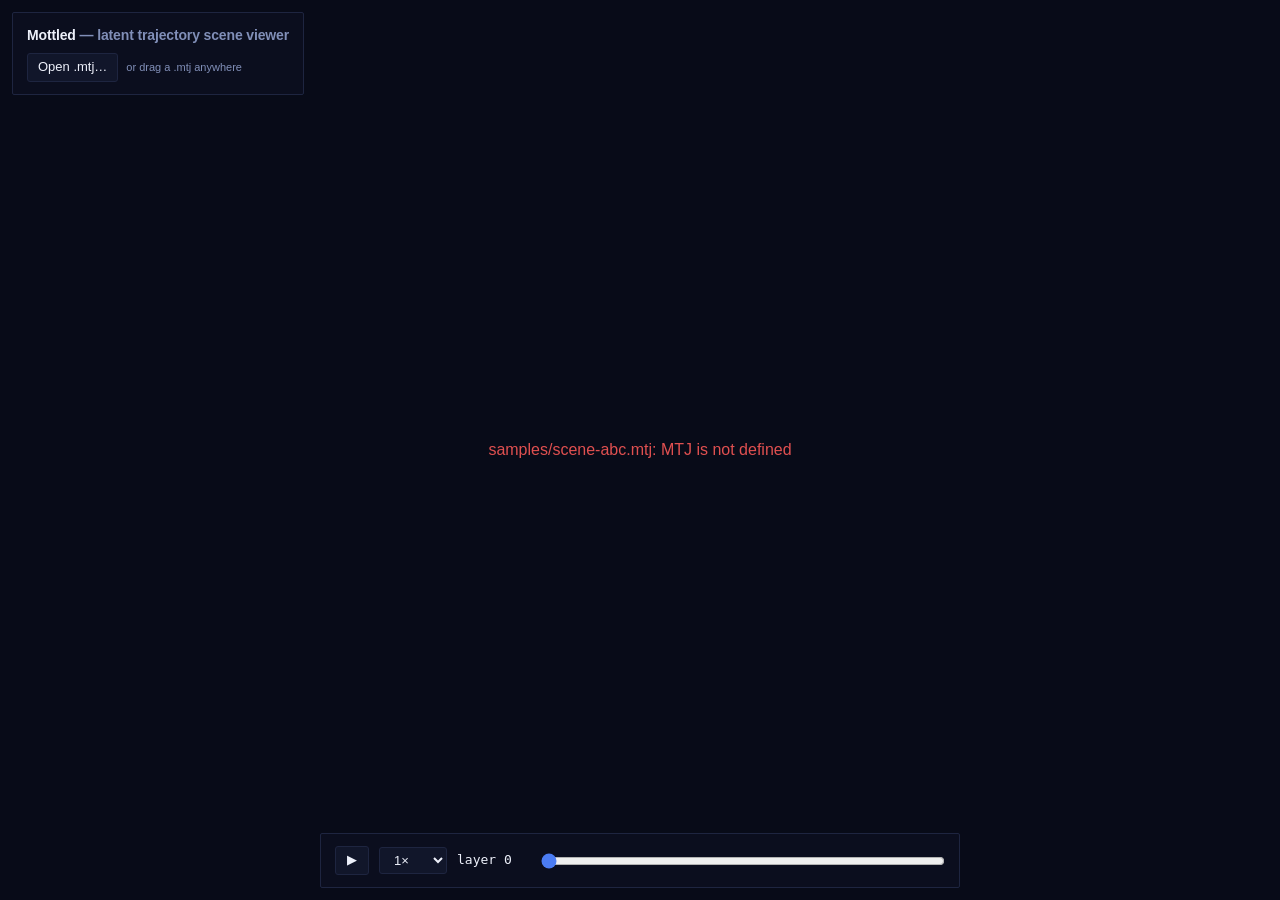
==== viewer/index.html @ 70187043 "Restyle all surfaces to the Incision design language One design language across the Plotly renderer," ====
<!DOCTYPE html>
<html lang="en">
<head>
<meta charset="utf-8">
<meta name="viewport" content="width=device-width, initial-scale=1">
<title>Mottled — scene viewer</title>
<link rel="icon" href="data:image/svg+xml,%3Csvg xmlns='http://www.w3.org/2000/svg' viewBox='0 0 16 16'%3E%3Ccircle cx='8' cy='8' r='7' fill='%234B7CF3'/%3E%3C/svg%3E">
<link rel="stylesheet" href="style.css">
</head>
<body>
<canvas id="gl"></canvas>

<div id="hud-top">
  <div id="title">Mottled <span class="dim">— latent trajectory scene viewer</span></div>
  <div id="meta" class="dim"></div>
  <div id="loadrow">
    <button id="openBtn">Open .mtj…</button>
    <input id="fileInput" type="file" accept=".mtj" hidden>
    <span class="dim hint">or drag a .mtj anywhere</span>
  </div>
</div>

<div id="runs-panel" hidden>
  <div class="panel-head">runs</div>
  <div id="runs-list"></div>
  <div id="comparisons"></div>
  <label id="attn-row" hidden><input type="checkbox" id="attnToggle"> attention flow</label>
</div>

<div id="info-panel" hidden></div>

<div id="hud-bottom" hidden>
  <button id="playBtn">&#9654;</button>
  <select id="speedSel" title="playback speed">
    <option value="1">0.5×</option>
    <option value="2" selected>1×</option>
    <option value="4">2×</option>
  </select>
  <span id="layerLabel" class="mono">layer 0</span>
  <input id="layerSlider" type="range" min="0" max="12" step="0.01" value="0">
</div>

<div id="overlay" class="center-msg">
  <div id="overlay-msg">drop a <span class="mono">.mtj</span> scene file to explore</div>
</div>
<div id="drop-shade" hidden><div class="center-msg">drop to load</div></div>

<script src="mtj.js"></script>
<script src="main.js"></script>
</body>
</html>
---- viewer/style.css ----
/* Incision design language: dark navy void, one precision-blue accent,
   1px borders, near-sharp corners, mono for data values.  Fonts fall back
   to system faces — the viewer makes no network fetches. */
:root {
  --color-base: #080B18;
  --color-surface-0: #0C1020;
  --color-surface-1: #11162A;
  --color-panel: rgba(12, 16, 32, 0.92);
  --color-border: #1E2540;
  --color-border-strong: #283050;
  --color-fg-1: #EDF0FA;
  --color-fg-2: #818FB8;
  --color-accent: #4B7CF3;
  --color-accent-subtle: rgba(75, 124, 243, 0.08);
  --color-loss: #E05050;
  --radius-xs: 2px;
  --radius-sm: 3px;
  --ease-precision: cubic-bezier(0.16, 1, 0.3, 1);
}
* { box-sizing: border-box; margin: 0; padding: 0; }
html, body { height: 100%; overflow: hidden; background: var(--color-base);
  color: var(--color-fg-1);
  font: 13px/1.45 "DM Sans", -apple-system, "Segoe UI", Roboto, Helvetica, Arial, sans-serif; }
.mono { font-family: "JetBrains Mono", ui-monospace, "SF Mono", Menlo, Consolas, monospace; }
.dim { color: var(--color-fg-2); }

#gl { position: fixed; inset: 0; width: 100%; height: 100%; display: block; }

#hud-top, #runs-panel, #info-panel, #hud-bottom {
  position: fixed; background: var(--color-panel);
  border: 1px solid var(--color-border);
  border-radius: var(--radius-xs); padding: 12px 14px;
}
#hud-top { top: 12px; left: 12px; max-width: 380px; }
#title { font-size: 14px; font-weight: 600; letter-spacing: -0.01em; }
#meta { margin: 3px 0 8px; font-size: 12px; white-space: pre-line; }
#loadrow { display: flex; align-items: center; gap: 8px; }
.hint { font-size: 11px; }

button, select {
  background: var(--color-surface-1); color: var(--color-fg-1);
  border: 1px solid var(--color-border);
  border-radius: var(--radius-sm); padding: 4px 10px; font: inherit; cursor: pointer;
  transition: border-color 100ms var(--ease-precision),
              background-color 100ms var(--ease-precision);
}
button:hover, select:hover { border-color: var(--color-accent); }
button:active { transform: translateY(1px); }

#runs-panel { top: 12px; right: 12px; min-width: 220px; max-width: 320px; }
.panel-head { font-size: 11px; text-transform: uppercase; letter-spacing: 0.08em;
  color: var(--color-fg-2); margin-bottom: 6px; }
#runs-list label { display: block; margin: 3px 0; cursor: pointer; }
#runs-list input { accent-color: var(--color-accent); }
#runs-list .swatch { display: inline-block; width: 9px; height: 9px;
  border-radius: var(--radius-xs); margin: 0 6px 0 4px; vertical-align: baseline; }
#runs-list .prompt { color: var(--color-fg-2); font-size: 11px; margin-left: 26px;
  display: block; overflow: hidden; text-overflow: ellipsis; white-space: nowrap;
  max-width: 270px; }
#comparisons { margin-top: 8px; font-size: 11px; color: var(--color-fg-2); }
#comparisons table { border-collapse: collapse; width: 100%;
  font-family: "JetBrains Mono", ui-monospace, Menlo, Consolas, monospace; }
#comparisons td, #comparisons th { padding: 1px 6px 1px 0; text-align: left;
  font-weight: normal; }
#comparisons th { color: var(--color-fg-2); font-family: "DM Sans", -apple-system,
  sans-serif; text-transform: uppercase; letter-spacing: 0.06em; font-size: 10px; }
#attn-row { display: block; margin-top: 10px; border-top: 1px solid var(--color-border);
  padding-top: 8px; cursor: pointer; }
#attn-row input { accent-color: var(--color-accent); }

#info-panel { left: 12px; bottom: 64px; min-width: 200px; max-width: 300px;
  font-size: 12px; pointer-events: none; }
#info-panel .ip-title { font-weight: 600; margin-bottom: 3px; }
#info-panel .topk { margin-top: 5px; font-family: "JetBrains Mono", ui-monospace,
  Menlo, Consolas, monospace; font-size: 11px; }
#info-panel .topk .bar { display: inline-block; height: 7px;
  background: var(--color-accent); border-radius: var(--radius-xs);
  margin-right: 6px; vertical-align: middle; }

#hud-bottom { left: 50%; bottom: 12px; transform: translateX(-50%);
  display: flex; align-items: center; gap: 10px; width: min(640px, 90vw); }
#layerSlider { flex: 1; accent-color: var(--color-accent); }
#layerLabel { white-space: nowrap; min-width: 74px; }
#playBtn { width: 34px; }

.center-msg { position: fixed; inset: 0; display: flex; align-items: center;
  justify-content: center; font-size: 16px; color: var(--color-fg-2);
  text-align: center; padding: 0 20vw; }
#overlay { pointer-events: none; }
#overlay.error #overlay-msg { color: var(--color-loss); }
#drop-shade { position: fixed; inset: 0; background: var(--color-accent-subtle);
  border: 1px dashed var(--color-accent); z-index: 10; pointer-events: none; }

@media (prefers-reduced-motion: reduce) {
  button, select { transition: none; }
}
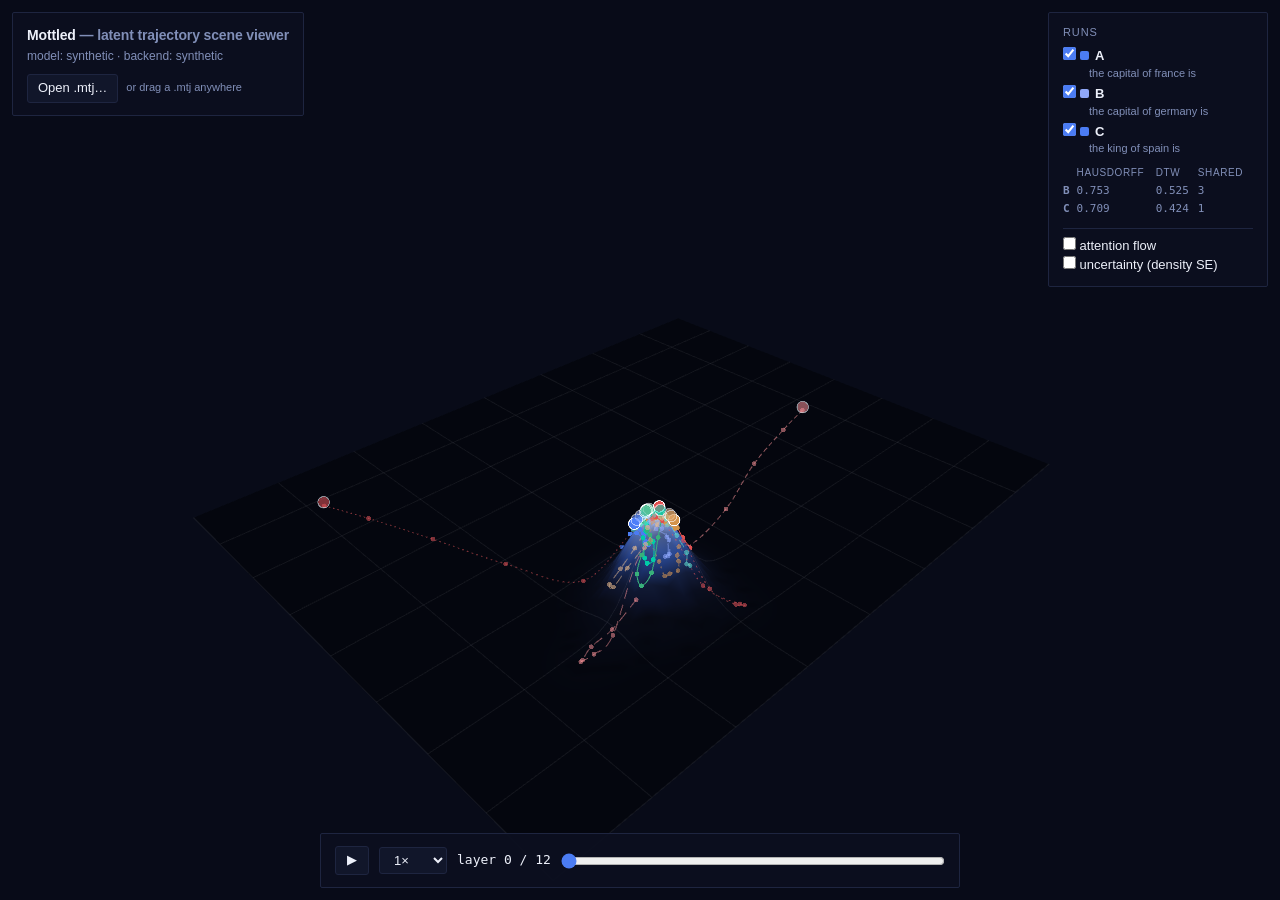
==== commit 7a4bd963: "Add uncertainty visualization: projection distortion + density confidence The 2-D scene is a lossy v" ====
--- a/viewer/index.html
+++ b/viewer/index.html
@@ -18,6 +18,14 @@
     <input id="fileInput" type="file" accept=".mtj" hidden>
     <span class="dim hint">or drag a .mtj anywhere</span>
   </div>
+  <div id="capture-row" hidden>
+    <textarea id="capturePrompts" rows="2"
+      placeholder="one prompt per line"></textarea>
+    <div id="capture-actions">
+      <button id="captureBtn">Capture</button>
+      <span id="captureModel" class="dim hint mono"></span>
+    </div>
+  </div>
 </div>
 
 <div id="runs-panel" hidden>
@@ -25,6 +33,7 @@
   <div id="runs-list"></div>
   <div id="comparisons"></div>
   <label id="attn-row" hidden><input type="checkbox" id="attnToggle"> attention flow</label>
+  <label id="uncertainty-row" hidden><input type="checkbox" id="uncertaintyToggle"> uncertainty (density SE)</label>
 </div>
 
 <div id="info-panel" hidden></div>
--- a/viewer/style.css
+++ b/viewer/style.css
@@ -47,6 +47,14 @@
 button:hover, select:hover { border-color: var(--color-accent); }
 button:active { transform: translateY(1px); }
 
+#capture-row { margin-top: 10px; border-top: 1px solid var(--color-border);
+  padding-top: 8px; }
+#capture-row textarea { width: 100%; resize: vertical; background: var(--color-surface-1);
+  color: var(--color-fg-1); border: 1px solid var(--color-border);
+  border-radius: var(--radius-sm); padding: 5px 8px; font: inherit; }
+#capture-row textarea:focus { outline: none; border-color: var(--color-accent); }
+#capture-actions { display: flex; align-items: center; gap: 8px; margin-top: 6px; }
+
 #runs-panel { top: 12px; right: 12px; min-width: 220px; max-width: 320px; }
 .panel-head { font-size: 11px; text-transform: uppercase; letter-spacing: 0.08em;
   color: var(--color-fg-2); margin-bottom: 6px; }
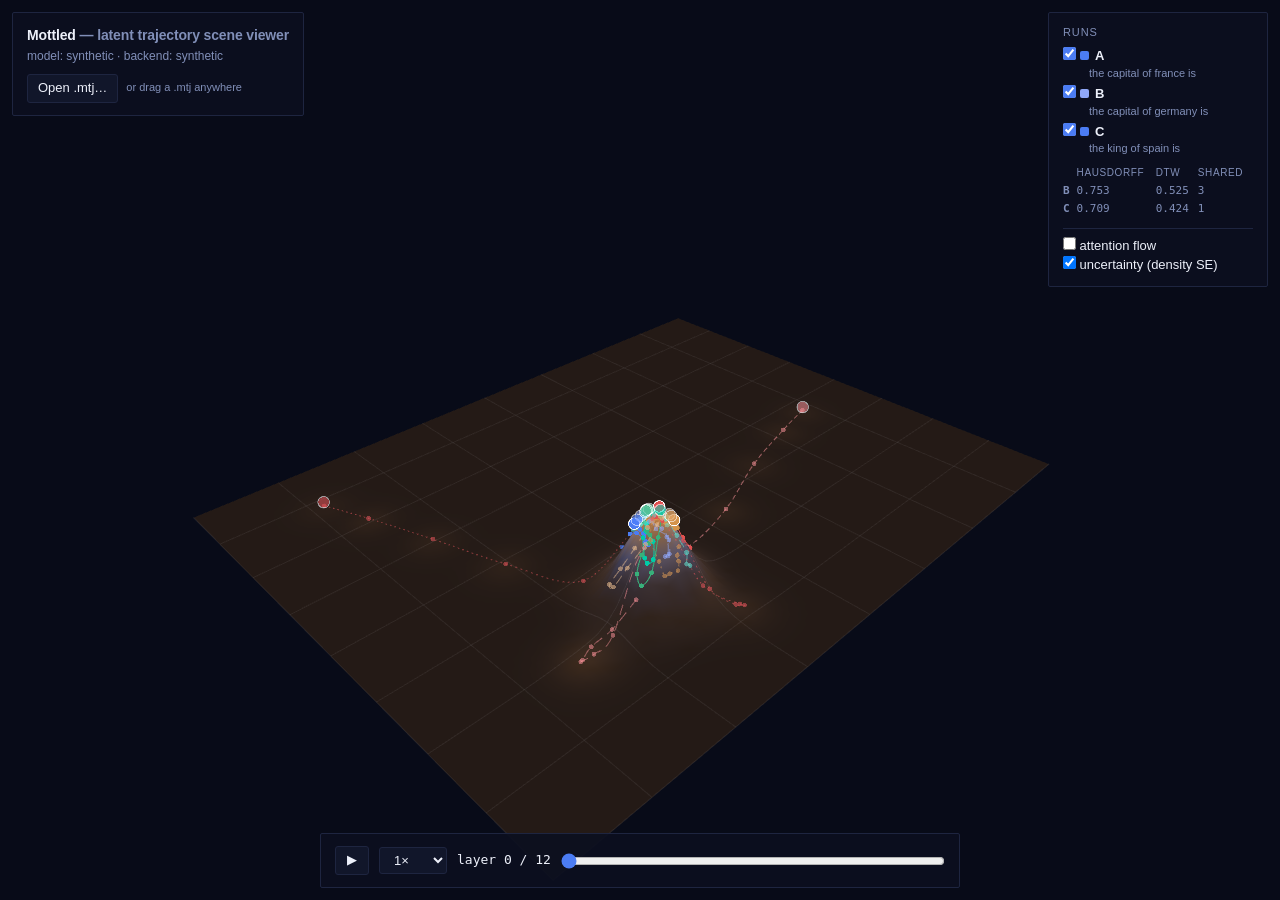
==== commit 2c823933: "Viewer picks by camera ray against the BVH; click-to-pin updatePick now unprojects the cursor to a w" ====
--- a/viewer/index.html
+++ b/viewer/index.html
@@ -55,6 +55,7 @@
 <div id="drop-shade" hidden><div class="center-msg">drop to load</div></div>
 
 <script src="mtj.js"></script>
+<script src="bvh.js"></script>
 <script src="main.js"></script>
 </body>
 </html>
--- a/viewer/style.css
+++ b/viewer/style.css
@@ -65,6 +65,13 @@
 #runs-list .prompt { color: var(--color-fg-2); font-size: 11px; margin-left: 26px;
   display: block; overflow: hidden; text-overflow: ellipsis; white-space: nowrap;
   max-width: 270px; }
+#runs-list .gen-summary { color: var(--color-fg-2); font-size: 11px; margin-left: 26px;
+  display: block; overflow: hidden; text-overflow: ellipsis; white-space: nowrap;
+  max-width: 270px; }
+#runs-list .gen-summary .mono { color: var(--color-fg-1); }
+#runs-list .feat-summary { color: var(--color-fg-2); font-size: 11px; margin-left: 26px;
+  display: block; overflow: hidden; text-overflow: ellipsis; white-space: nowrap;
+  max-width: 270px; }
 #comparisons { margin-top: 8px; font-size: 11px; color: var(--color-fg-2); }
 #comparisons table { border-collapse: collapse; width: 100%;
   font-family: "JetBrains Mono", ui-monospace, Menlo, Consolas, monospace; }
@@ -84,6 +91,13 @@
 #info-panel .topk .bar { display: inline-block; height: 7px;
   background: var(--color-accent); border-radius: var(--radius-xs);
   margin-right: 6px; vertical-align: middle; }
+/* a clicked reading is pinned: the panel holds until Escape or a click on
+   empty space, and says so in the accent that marks live state */
+#info-panel.pinned { border-color: var(--color-accent); }
+#info-panel .ip-pin { margin-top: 6px; padding-top: 5px;
+  border-top: 1px solid var(--color-border); color: var(--color-accent);
+  font-size: 10px; text-transform: uppercase; letter-spacing: 0.08em;
+  font-family: "JetBrains Mono", ui-monospace, Menlo, Consolas, monospace; }
 
 #hud-bottom { left: 50%; bottom: 12px; transform: translateX(-50%);
   display: flex; align-items: center; gap: 10px; width: min(640px, 90vw); }
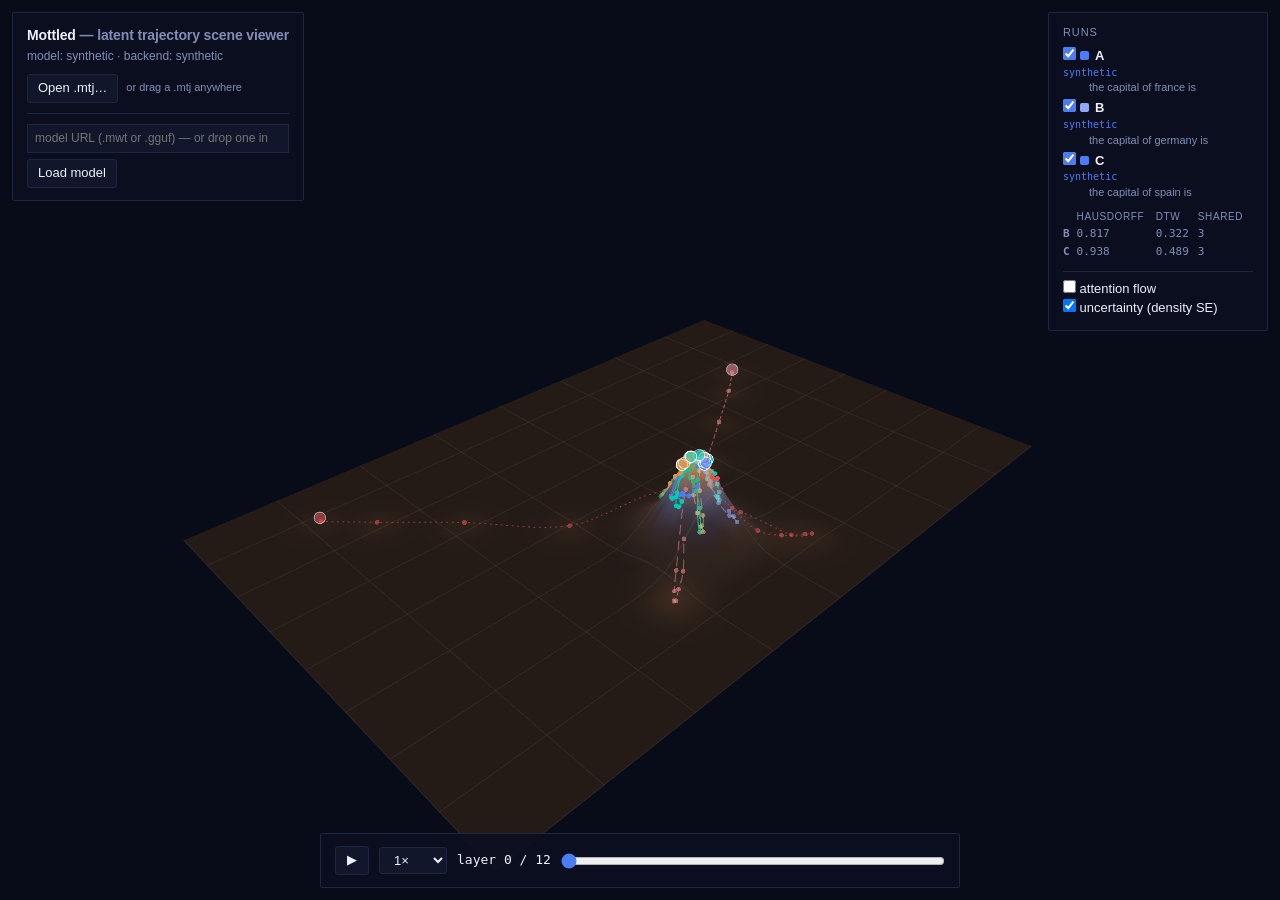
==== commit 00f41537: "Close the loop: a typed prompt becomes a scene in the page The last gap. viewer/tokenizer.js is byte" ====
--- a/viewer/index.html
+++ b/viewer/index.html
@@ -17,6 +17,14 @@
     <button id="openBtn">Open .mtj…</button>
     <input id="fileInput" type="file" accept=".mtj" hidden>
     <span class="dim hint">or drag a .mtj anywhere</span>
+  </div>
+  <div id="model-row">
+    <input id="modelUrl" type="text" spellcheck="false"
+      placeholder="model URL (.mwt or .gguf) — or drop one in">
+    <div id="model-actions">
+      <button id="modelBtn">Load model</button>
+      <span id="modelStatus" class="dim hint mono"></span>
+    </div>
   </div>
   <div id="capture-row" hidden>
     <textarea id="capturePrompts" rows="2"
@@ -56,6 +64,13 @@
 
 <script src="mtj.js"></script>
 <script src="bvh.js"></script>
+<script src="scene.js"></script>
+<script src="model.js"></script>
+<script src="tokenizer.js"></script>
+<script src="weights.js"></script>
+<script src="gguf.js"></script>
+<script src="ops-webgpu.js"></script>
+<script src="capture.js"></script>
 <script src="main.js"></script>
 </body>
 </html>
--- a/viewer/style.css
+++ b/viewer/style.css
@@ -13,6 +13,7 @@
   --color-accent: #4B7CF3;
   --color-accent-subtle: rgba(75, 124, 243, 0.08);
   --color-loss: #E05050;
+  --color-live: #00CCA8;
   --radius-xs: 2px;
   --radius-sm: 3px;
   --ease-precision: cubic-bezier(0.16, 1, 0.3, 1);
@@ -54,6 +55,15 @@
   border-radius: var(--radius-sm); padding: 5px 8px; font: inherit; }
 #capture-row textarea:focus { outline: none; border-color: var(--color-accent); }
 #capture-actions { display: flex; align-items: center; gap: 8px; margin-top: 6px; }
+#model-row { margin-top: 10px; border-top: 1px solid var(--color-border);
+             padding-top: 10px; }
+#model-row input { width: 100%; background: var(--color-surface-1);
+                   color: var(--color-text); border: 1px solid var(--color-border);
+                   padding: 5px 7px; font: inherit; font-size: 12px; }
+#model-row input:focus { outline: none; border-color: var(--color-accent); }
+#model-actions { display: flex; align-items: center; gap: 8px; margin-top: 6px; }
+#modelStatus { flex: 1; overflow: hidden; text-overflow: ellipsis;
+               white-space: nowrap; }
 
 #runs-panel { top: 12px; right: 12px; min-width: 220px; max-width: 320px; }
 .panel-head { font-size: 11px; text-transform: uppercase; letter-spacing: 0.08em;
@@ -91,6 +101,20 @@
 #info-panel .topk .bar { display: inline-block; height: 7px;
   background: var(--color-accent); border-radius: var(--radius-xs);
   margin-right: 6px; vertical-align: middle; }
+/* nearest vocabulary tokens: same rows as the top-k readout, but the bars
+   carry a cosine, not a probability — a muted accent keeps the two readings
+   apart, and `pre` preserves the leading space a BPE piece may quote with */
+#info-panel .nbrs .bar { background: rgba(75, 124, 243, 0.5); }
+#info-panel .nbrs .mono { white-space: pre; }
+/* attn/MLP split of a block's residual write: one proportional two-part bar
+   (accent = attention, live teal = MLP) over the two percentages */
+#info-panel .resid { margin-top: 5px; font-size: 11px; }
+#info-panel .resid .mono { font-size: 11px; }
+#info-panel .resid-bar { display: flex; height: 7px; margin: 3px 0 2px;
+  border-radius: var(--radius-xs); overflow: hidden;
+  background: var(--color-surface-1); }
+#info-panel .resid-bar .attn { background: var(--color-accent); }
+#info-panel .resid-bar .mlp { background: var(--color-live); }
 /* a clicked reading is pinned: the panel holds until Escape or a click on
    empty space, and says so in the accent that marks live state */
 #info-panel.pinned { border-color: var(--color-accent); }
@@ -116,3 +140,8 @@
 @media (prefers-reduced-motion: reduce) {
   button, select { transition: none; }
 }
+
+/* which model produced a run — the scene-level meta describes run 0 only,
+   so a cross-model scene needs this per run */
+#runs-list .model { display: block; font-size: 10px; color: var(--color-accent);
+  overflow: hidden; text-overflow: ellipsis; white-space: nowrap; }
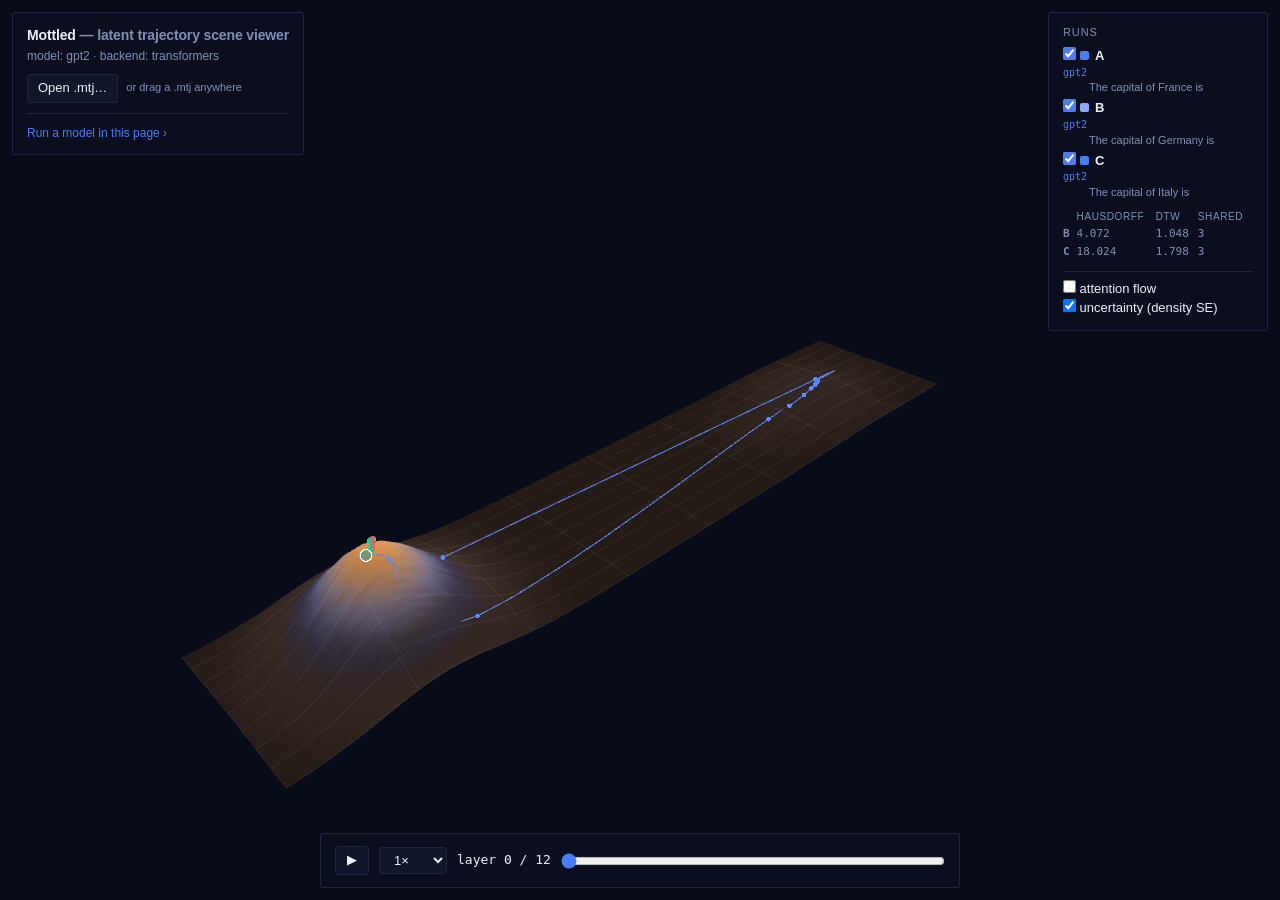
==== commit 867f35d4: "Make the hosted viewer usable: model picker, caching, prompt UX "Paste a URL" is not an interface. T" ====
--- a/viewer/index.html
+++ b/viewer/index.html
@@ -18,20 +18,39 @@
     <input id="fileInput" type="file" accept=".mtj" hidden>
     <span class="dim hint">or drag a .mtj anywhere</span>
   </div>
-  <div id="model-row">
-    <input id="modelUrl" type="text" spellcheck="false"
-      placeholder="model URL (.mwt or .gguf) — or drop one in">
-    <div id="model-actions">
-      <button id="modelBtn">Load model</button>
-      <span id="modelStatus" class="dim hint mono"></span>
-    </div>
-  </div>
-  <div id="capture-row" hidden>
-    <textarea id="capturePrompts" rows="2"
-      placeholder="one prompt per line"></textarea>
-    <div id="capture-actions">
-      <button id="captureBtn">Capture</button>
-      <span id="captureModel" class="dim hint mono"></span>
+  <div id="live">
+    <button id="liveToggle" class="linkish">Run a model in this page &rsaquo;</button>
+
+    <div id="live-panel" hidden>
+      <div class="live-head">
+        <span>model</span>
+        <span id="gpuBadge" class="badge" title="compute backend"></span>
+      </div>
+      <div id="model-list"></div>
+
+      <details id="model-custom">
+        <summary>Load your own</summary>
+        <input id="modelUrl" type="text" spellcheck="false"
+          placeholder="URL to a .gguf or .mwt — or drop the file anywhere">
+        <button id="modelBtn">Load</button>
+      </details>
+
+      <div id="model-progress" hidden>
+        <div class="bar"><div id="model-bar"></div></div>
+        <div id="modelStatus" class="dim hint mono"></div>
+      </div>
+
+      <div id="capture-row" hidden>
+        <div class="live-head"><span>prompt</span>
+          <span id="captureModel" class="dim hint mono"></span></div>
+        <textarea id="capturePrompts" rows="2"
+          placeholder="one prompt per line — two lines compares them"></textarea>
+        <div id="examples"></div>
+        <div id="capture-actions">
+          <button id="captureBtn">Capture</button>
+          <span id="captureHint" class="dim hint"></span>
+        </div>
+      </div>
     </div>
   </div>
 </div>
@@ -64,6 +83,7 @@
 
 <script src="mtj.js"></script>
 <script src="bvh.js"></script>
+<script src="models.js"></script>
 <script src="scene.js"></script>
 <script src="model.js"></script>
 <script src="tokenizer.js"></script>
--- a/viewer/style.css
+++ b/viewer/style.css
@@ -54,16 +54,60 @@
   color: var(--color-fg-1); border: 1px solid var(--color-border);
   border-radius: var(--radius-sm); padding: 5px 8px; font: inherit; }
 #capture-row textarea:focus { outline: none; border-color: var(--color-accent); }
+/* ---- run a model in the page ---------------------------------------- */
+#live { margin-top: 10px; border-top: 1px solid var(--color-border);
+        padding-top: 10px; }
+.linkish { background: none; border: 0; color: var(--color-accent);
+           padding: 0; font: inherit; font-size: 12px; cursor: pointer; }
+.linkish:hover { text-decoration: underline; }
+#live-panel { margin-top: 8px; }
+.live-head { display: flex; justify-content: space-between; align-items: center;
+             font-size: 11px; color: var(--color-fg-2);
+             text-transform: lowercase; letter-spacing: .04em;
+             margin: 10px 0 5px; }
+.badge { font-size: 10px; padding: 1px 6px; border: 1px solid var(--color-border);
+         color: var(--color-fg-2); font-family: "JetBrains Mono", ui-monospace, Menlo, Consolas, monospace; }
+.badge.gpu { color: var(--color-accent); border-color: var(--color-accent); }
+
+/* model cards. Named -card because the viewer already uses `.model` for the
+   per-run model label in the runs panel; sharing the name would style those. */
+.model-card { display: block; width: 100%; text-align: left; cursor: pointer;
+         background: var(--color-surface-1); color: var(--color-fg-1);
+         border: 1px solid var(--color-border); padding: 7px 9px;
+         margin-bottom: 5px; font: inherit; font-size: 12px; }
+.model-card:hover:not(:disabled) { border-color: var(--color-accent); }
+.model-card:disabled { opacity: .5; cursor: default; }
+.model-card.active { border-color: var(--color-accent); }
+.model-card .row1 { display: flex; justify-content: space-between; gap: 8px; }
+.model-card .nm { font-weight: 500; }
+.model-card .sz { font-family: "JetBrains Mono", ui-monospace, Menlo, Consolas, monospace; font-size: 11px;
+             color: var(--color-fg-2); white-space: nowrap; }
+.model-card .row2 { font-size: 11px; color: var(--color-fg-2); margin-top: 2px; }
+.model-card .ready { color: var(--color-accent); }
+
+#model-custom { margin-top: 6px; font-size: 11px; color: var(--color-fg-2); }
+#model-custom summary { cursor: pointer; }
+#model-custom input { width: 100%; margin-top: 5px; background: var(--color-surface-1);
+                      color: var(--color-fg-1); border: 1px solid var(--color-border);
+                      padding: 5px 7px; font: inherit; font-size: 12px; }
+#model-custom input:focus { outline: none; border-color: var(--color-accent); }
+#model-custom button { margin-top: 5px; }
+
+#model-progress { margin-top: 8px; }
+.bar { height: 3px; background: var(--color-surface-0); overflow: hidden; }
+#model-bar { height: 100%; width: 0; background: var(--color-accent);
+             transition: width .2s linear; }
+#modelStatus { margin-top: 5px; overflow: hidden; text-overflow: ellipsis;
+               white-space: nowrap; }
+#modelStatus.err { color: var(--color-loss); white-space: normal; }
+
+#examples { display: flex; flex-wrap: wrap; gap: 5px; margin-top: 6px; }
+.example { background: none; border: 1px solid var(--color-border);
+           color: var(--color-fg-2); padding: 2px 7px; font: inherit;
+           font-size: 11px; cursor: pointer; }
+.example:hover { border-color: var(--color-accent); color: var(--color-fg-1); }
 #capture-actions { display: flex; align-items: center; gap: 8px; margin-top: 6px; }
-#model-row { margin-top: 10px; border-top: 1px solid var(--color-border);
-             padding-top: 10px; }
-#model-row input { width: 100%; background: var(--color-surface-1);
-                   color: var(--color-text); border: 1px solid var(--color-border);
-                   padding: 5px 7px; font: inherit; font-size: 12px; }
-#model-row input:focus { outline: none; border-color: var(--color-accent); }
-#model-actions { display: flex; align-items: center; gap: 8px; margin-top: 6px; }
-#modelStatus { flex: 1; overflow: hidden; text-overflow: ellipsis;
-               white-space: nowrap; }
+#captureHint { flex: 1; }
 
 #runs-panel { top: 12px; right: 12px; min-width: 220px; max-width: 320px; }
 .panel-head { font-size: 11px; text-transform: uppercase; letter-spacing: 0.08em;
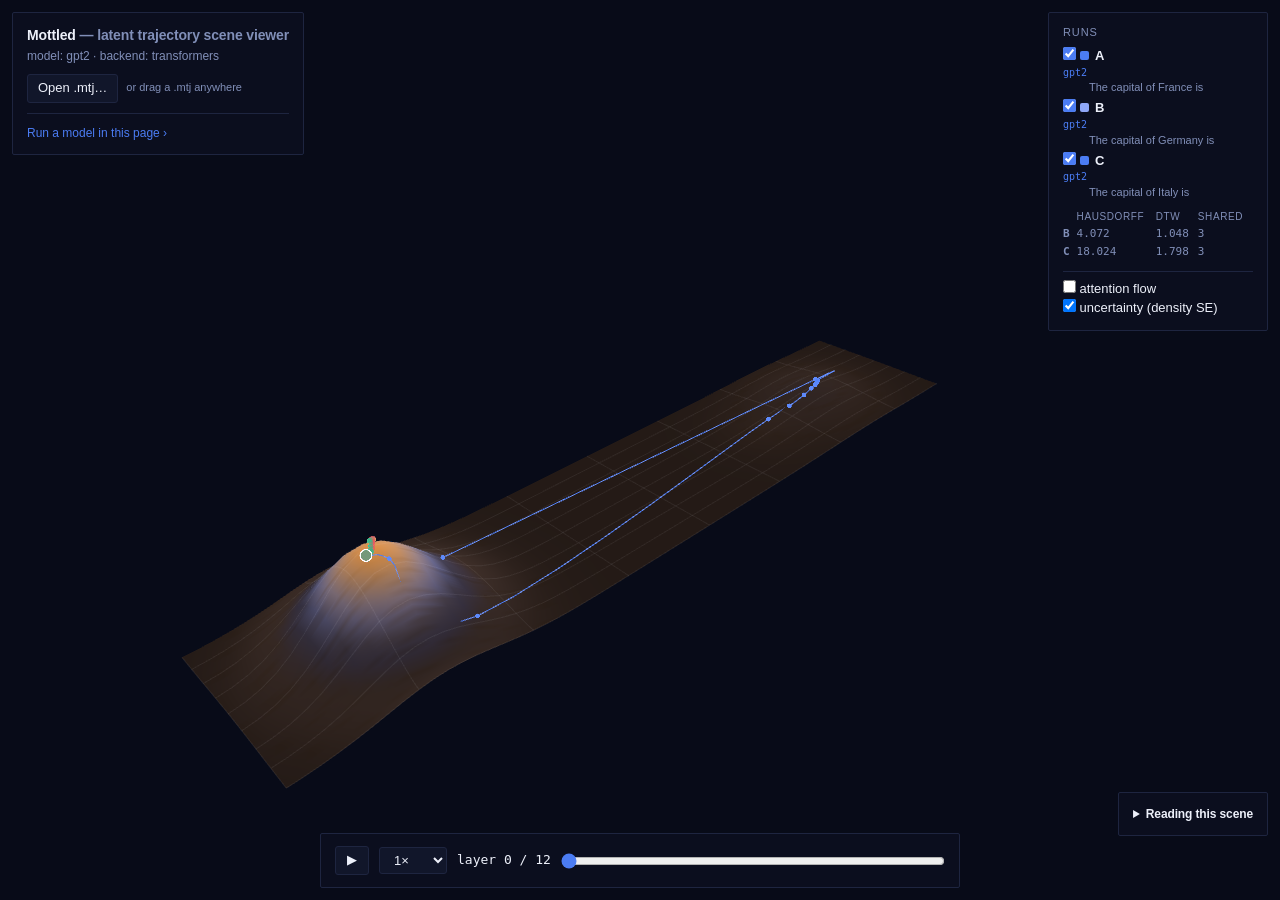
==== commit 41146029: "A shared scene says what it is and how much to trust it The explorer has always put the caveats besi" ====
--- a/viewer/index.html
+++ b/viewer/index.html
@@ -65,6 +65,11 @@
 
 <div id="info-panel" hidden></div>
 
+<details id="reading-panel" hidden>
+  <summary>Reading this scene</summary>
+  <div id="reading-body"></div>
+</details>
+
 <div id="hud-bottom" hidden>
   <button id="playBtn">&#9654;</button>
   <select id="speedSel" title="playback speed">
@@ -82,6 +87,7 @@
 <div id="drop-shade" hidden><div class="center-msg">drop to load</div></div>
 
 <script src="mtj.js"></script>
+<script src="reading.js"></script>
 <script src="bvh.js"></script>
 <script src="models.js"></script>
 <script src="scene.js"></script>
--- a/viewer/style.css
+++ b/viewer/style.css
@@ -13,6 +13,7 @@
   --color-accent: #4B7CF3;
   --color-accent-subtle: rgba(75, 124, 243, 0.08);
   --color-loss: #E05050;
+  --color-amber: #D4934A;
   --color-live: #00CCA8;
   --radius-xs: 2px;
   --radius-sm: 3px;
@@ -25,9 +26,14 @@
 .mono { font-family: "JetBrains Mono", ui-monospace, "SF Mono", Menlo, Consolas, monospace; }
 .dim { color: var(--color-fg-2); }
 
-#gl { position: fixed; inset: 0; width: 100%; height: 100%; display: block; }
-
-#hud-top, #runs-panel, #info-panel, #hud-bottom {
+/* touch-action: none is load-bearing, not defensive. Without it the browser
+   interprets a drag on the canvas as a page scroll or zoom, swallows the
+   gesture and stops delivering pointermove — so orbiting simply does not work
+   on a phone, with no error to explain why. */
+#gl { position: fixed; inset: 0; width: 100%; height: 100%; display: block;
+  touch-action: none; }
+
+#hud-top, #runs-panel, #info-panel, #reading-panel, #hud-bottom {
   position: fixed; background: var(--color-panel);
   border: 1px solid var(--color-border);
   border-radius: var(--radius-xs); padding: 12px 14px;
@@ -185,7 +191,85 @@
   button, select { transition: none; }
 }
 
+/* ---- small screens ---------------------------------------------------
+   The desktop layout parks four fixed panels in the corners of a large
+   viewport. On a phone they overlap each other and bury the scene they are
+   meant to describe, so the arrangement changes rather than merely shrinking:
+   the top panel spans the width and caps its height (scrolling internally,
+   since the model list plus prompt box is taller than a phone), the runs
+   panel moves to the bottom above the scrubber, and the hover inspector is
+   dropped — it tracks a cursor, and a finger is its own cursor. */
+@media (max-width: 720px) {
+  #hud-top {
+    top: 8px; left: 8px; right: 8px; max-width: none;
+    max-height: 46vh; overflow-y: auto; padding: 10px;
+    -webkit-overflow-scrolling: touch;
+  }
+  #title { font-size: 13px; }
+
+  #runs-panel {
+    top: auto; bottom: 56px; left: 8px; right: 8px;
+    min-width: 0; max-width: none; max-height: 28vh; overflow-y: auto;
+    padding: 10px;
+  }
+  #runs-list .prompt, #runs-list .gen-summary,
+  #runs-list .feat-summary { max-width: none; }
+
+  /* Hover has no meaning on touch: there is no pointer position until a
+     finger is down, and by then it is a drag. Tapping still pins, and the
+     pinned readout uses this same panel. */
+  #info-panel { display: none; }
+
+  #hud-bottom {
+    left: 8px; right: 8px; bottom: 8px; padding: 8px 10px;
+    display: flex; align-items: center; gap: 8px;
+  }
+  #layerSlider { flex: 1; min-width: 0; }
+
+  /* Touch targets. 4px of padding is a comfortable mouse target and a
+     frustrating thumb one; 44px is the smallest both Apple and Google call
+     reliable, so it is a floor rather than a suggestion. */
+  button, select { padding: 8px 12px; min-height: 44px; }
+  .example { padding: 6px 10px; min-height: 36px; }
+  .model-card { padding: 10px; min-height: 44px; }
+  /* The entry point into the whole live panel: a bare text link on desktop,
+     but it has to be thumb-sized here. */
+  .linkish { padding: 10px 0; min-height: 44px; display: inline-block; }
+  #model-custom summary { padding: 8px 0; }
+  #capture-row textarea { font-size: 16px; }  /* < 16px makes iOS zoom on focus */
+  #model-custom input { font-size: 16px; }
+  #layerSlider { height: 28px; }
+}
+
+/* Very narrow: the scene is the point, so give it more room by letting the
+   top panel collapse to just its controls. */
+@media (max-width: 420px) {
+  #hud-top { max-height: 40vh; }
+  #runs-panel { max-height: 22vh; }
+  #meta { font-size: 11px; }
+}
+
 /* which model produced a run — the scene-level meta describes run 0 only,
    so a cross-model scene needs this per run */
 #runs-list .model { display: block; font-size: 10px; color: var(--color-accent);
   overflow: hidden; text-overflow: ellipsis; white-space: nowrap; }
+
+/* "Reading this scene": the caveats the explorer shows beside its figure,
+   on the surface a scene is actually shared on. Bottom-right so it never
+   covers the pick panel (bottom-left) or the loader (top-left). */
+#reading-panel {
+  right: 12px; bottom: 64px; max-width: 320px; max-height: 52vh;
+  overflow-y: auto; font-size: 11px; line-height: 1.5;
+  color: var(--color-fg-2);
+}
+#reading-panel > summary {
+  cursor: pointer; color: var(--color-fg-1); font-size: 12px;
+  font-weight: 600; letter-spacing: -0.01em;
+}
+#reading-panel[open] > summary { margin-bottom: 8px; }
+#reading-body p { margin: 0 0 8px; }
+#reading-body p:last-child { margin-bottom: 0; }
+#reading-body b { color: var(--color-fg-1); font-weight: 600; }
+.reading-fidelity { color: var(--color-fg-1); }
+.reading-fidelity.warn { color: var(--color-amber); }
+.reading-prov { border-top: 1px solid var(--color-border); padding-top: 8px; }
